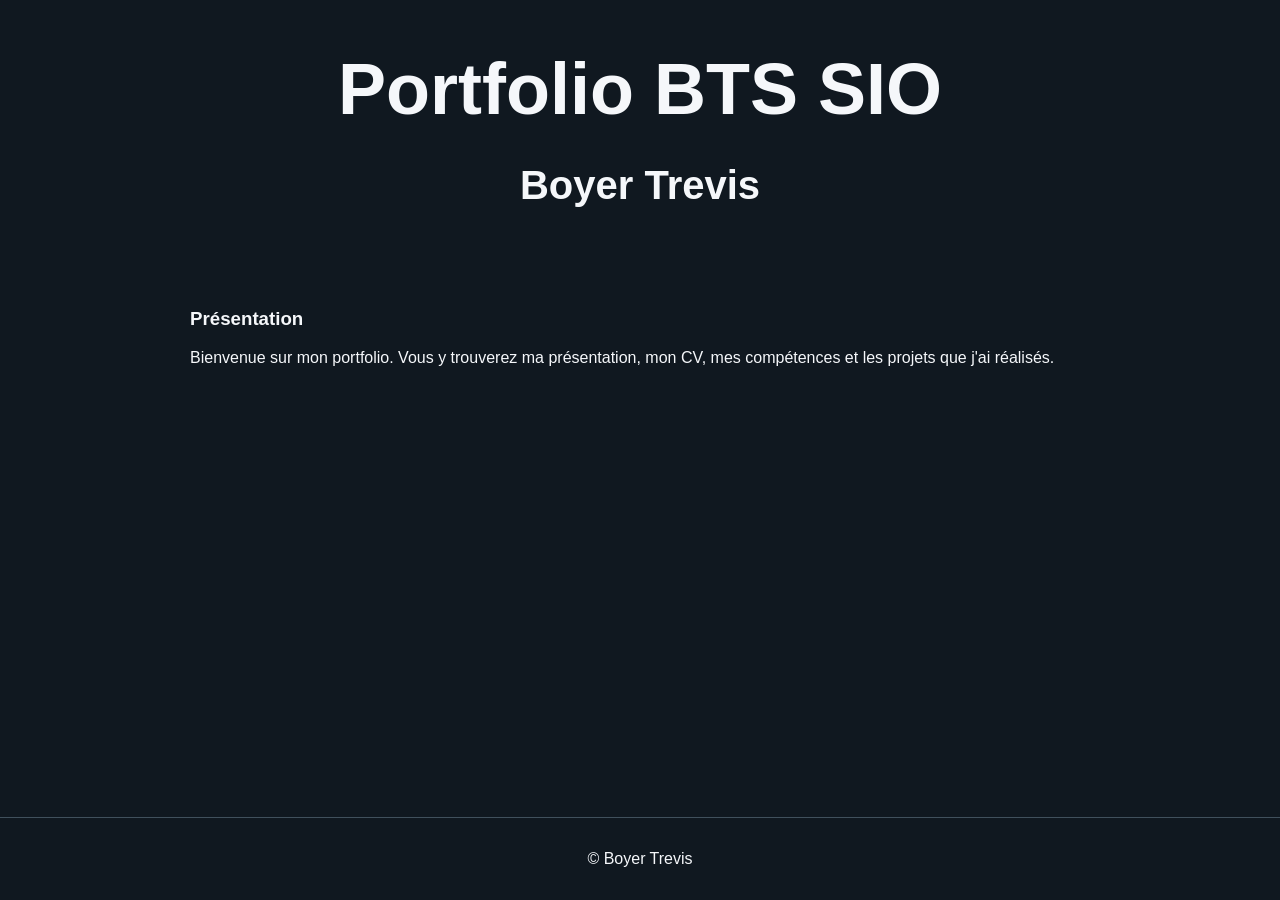
==== index.html @ 0beb7a40 "Fix portfolio entry page and styling" ====
<!DOCTYPE html>
<html lang="fr">
    <head>
        <meta charset="UTF-8">
        <meta name="viewport" content="width=device-width, initial-scale=1.0">
        <title>Portfolio | Boyer Trevis</title>
        <link rel="stylesheet" href="stylep.css">
    </head>
    <body>
        <header>
            <h1>Portfolio BTS SIO</h1>
            <h2>Boyer Trevis</h2>
        </header>

        <main>
            <section>
                <h3>Présentation</h3>
                <p>Bienvenue sur mon portfolio. Vous y trouverez ma présentation, mon CV, mes compétences et les projets que j'ai réalisés.</p>
            </section>
        </main>

        <footer>
            <p>&copy; Boyer Trevis</p>
        </footer>
    </body>
</html>
---- stylep.css ----
html {
    background-color: #101820;
    color: #f5f7fa;
    font-family: Arial, sans-serif;
}

body {
    margin: 0;
    min-height: 100vh;
    display: flex;
    flex-direction: column;
}

main {
    width: min(90%, 900px);
    margin: 0 auto;
    flex: 1;
}

section {
    padding: 2rem 0;
}

header {
    text-align: center;
    padding: 3rem 1rem 1rem;
}

h1 {
    margin: 0;
    font-size: clamp(2.5rem, 8vw, 4.5rem);
}

h2 {
    font-size: clamp(1.5rem, 4vw, 2.5rem);
}

footer {
    padding: 1rem;
    text-align: center;
    border-top: 1px solid #40505c;
}
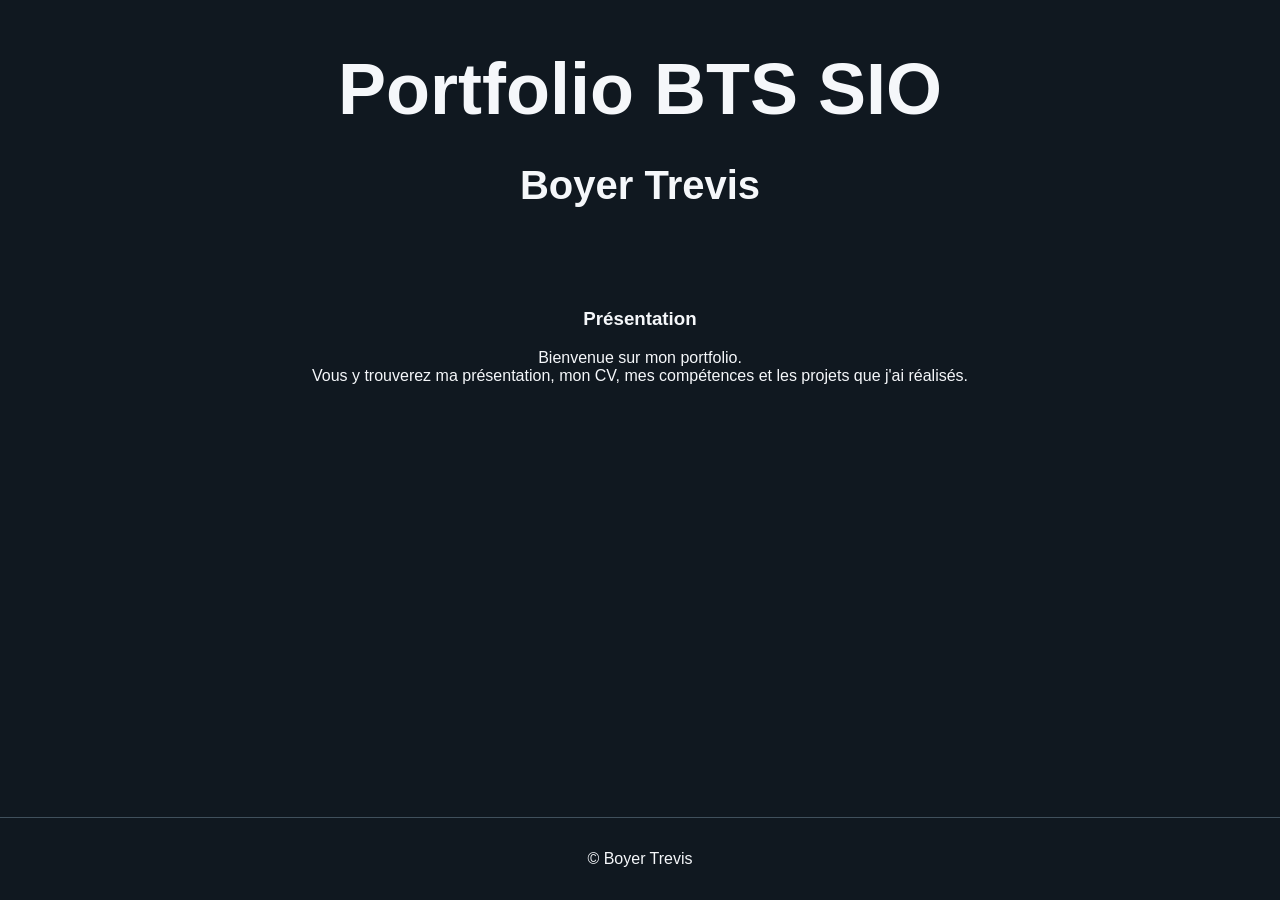
==== commit 3998ed62: "br" ====
--- a/index.html
+++ b/index.html
@@ -15,7 +15,7 @@
         <main>
             <section>
                 <h3>Présentation</h3>
-                <p>Bienvenue sur mon portfolio. Vous y trouverez ma présentation, mon CV, mes compétences et les projets que j'ai réalisés.</p>
+                <p>Bienvenue sur mon portfolio.<br>Vous y trouverez ma présentation, mon CV, mes compétences et les projets que j'ai réalisés.</p>
             </section>
         </main>
 
--- a/stylep.css
+++ b/stylep.css
@@ -2,11 +2,12 @@
     background-color: #101820;
     color: #f5f7fa;
     font-family: Arial, sans-serif;
+    height: 100%;
 }
 
 body {
     margin: 0;
-    min-height: 100vh;
+    height: 100%;
     display: flex;
     flex-direction: column;
 }
@@ -18,25 +19,33 @@
 }
 
 section {
-    padding: 2rem 0;
+    padding: 32px 0;
 }
 
 header {
     text-align: center;
-    padding: 3rem 1rem 1rem;
+    padding: 48px 16px 16px;
 }
 
 h1 {
     margin: 0;
-    font-size: clamp(2.5rem, 8vw, 4.5rem);
+    font-size: 72px;
 }
 
 h2 {
-    font-size: clamp(1.5rem, 4vw, 2.5rem);
+    font-size: 40px;
 }
 
 footer {
-    padding: 1rem;
+    padding: 16px;
     text-align: center;
     border-top: 1px solid #40505c;
-}+}
+
+h3 {
+    text-align: center;
+}
+
+p {
+    text-align: center;
+}
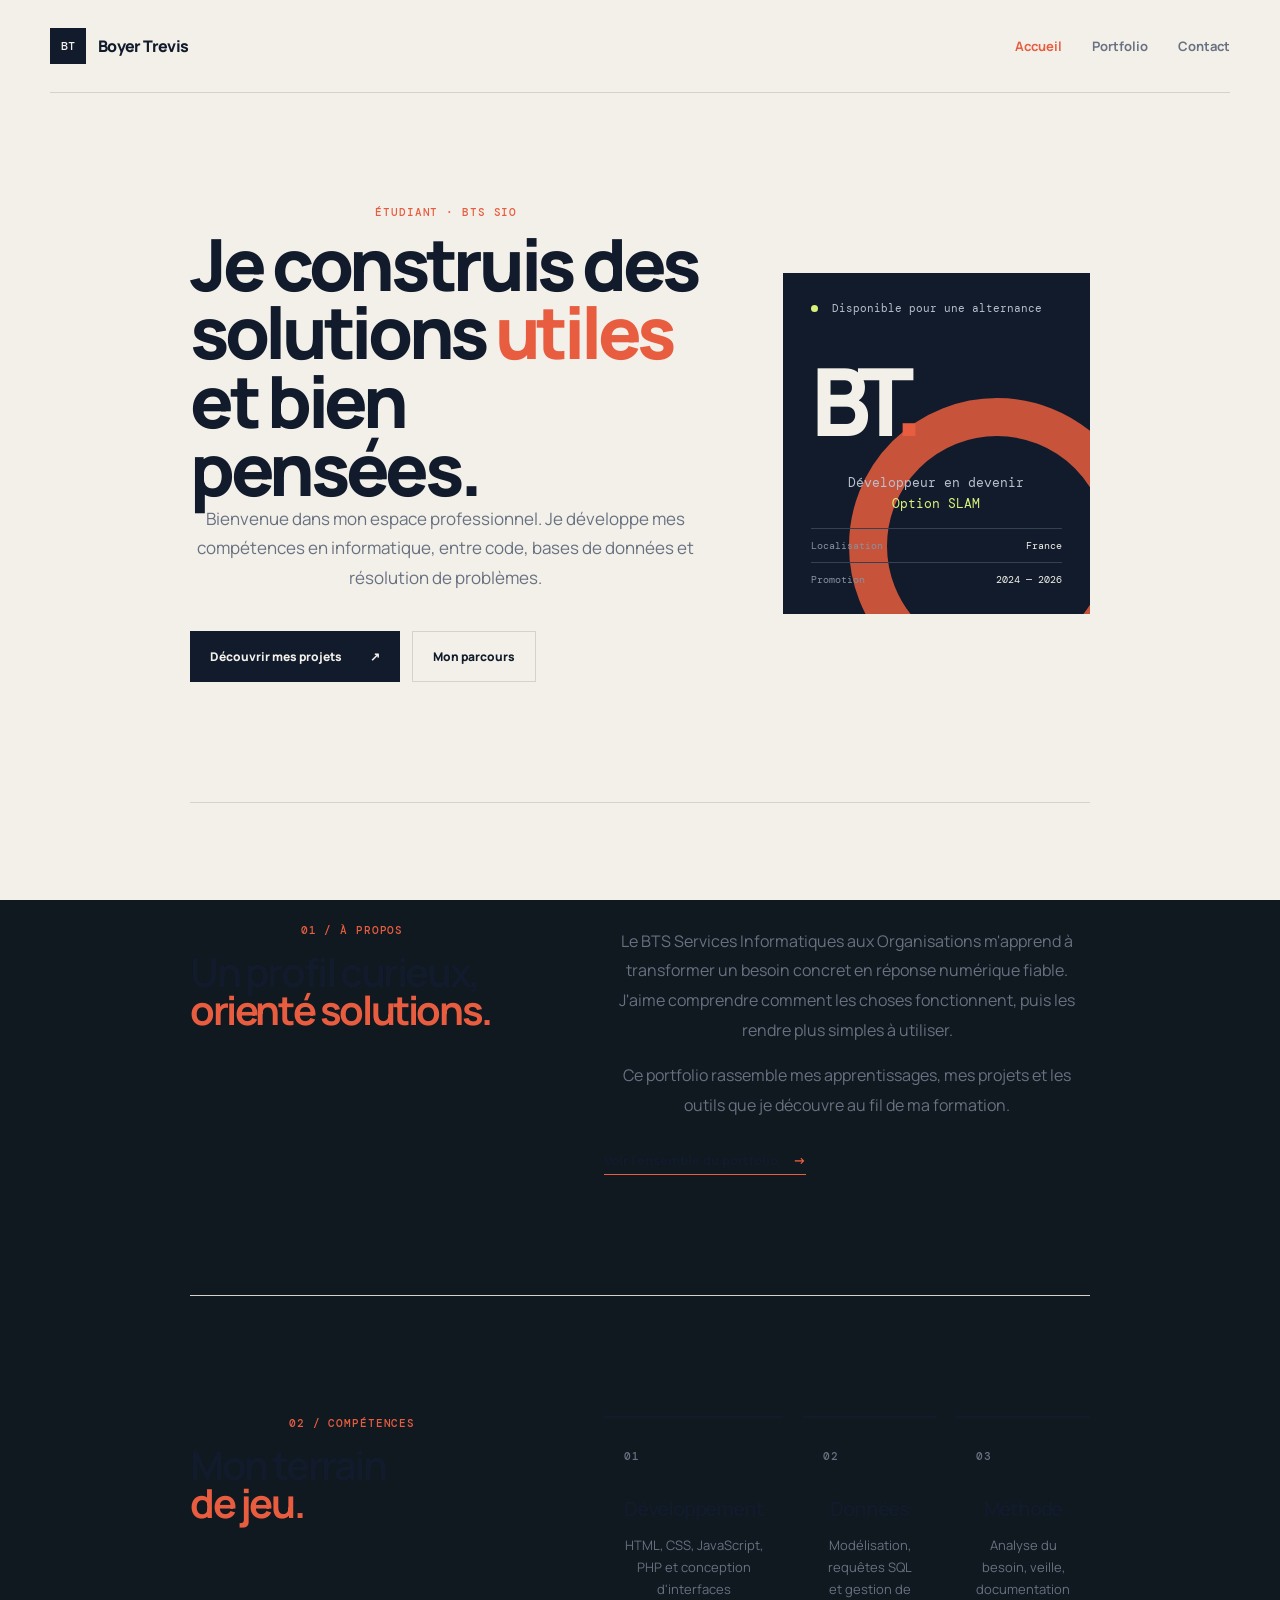
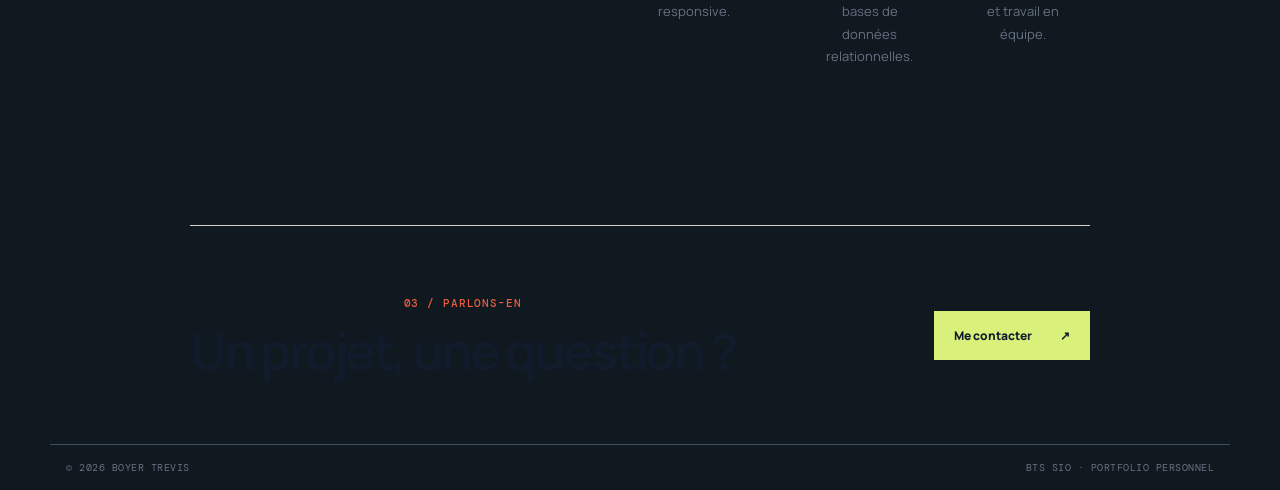
==== commit 13faabb2: "change" ====
--- a/index.html
+++ b/index.html
@@ -3,24 +3,43 @@
     <head>
         <meta charset="UTF-8">
         <meta name="viewport" content="width=device-width, initial-scale=1.0">
-        <title>Portfolio | Boyer Trevis</title>
+        <meta name="description" content="Portfolio de Boyer Trevis, étudiant en BTS SIO option SLAM.">
+        <title>Boyer Trevis | Portfolio BTS SIO</title>
         <link rel="stylesheet" href="stylep.css">
     </head>
     <body>
-        <header>
-            <h1>Portfolio BTS SIO</h1>
-            <h2>Boyer Trevis</h2>
+        <header class="site-header">
+            <a class="brand" href="index.html"><span class="brand-mark">BT</span><span>Boyer Trevis</span></a>
+            <nav aria-label="Navigation principale">
+                <a class="active" href="index.html">Accueil</a>
+                <a href="portfolio.html">Portfolio</a>
+                <a href="#contact">Contact</a>
+            </nav>
         </header>
 
         <main>
-            <section>
-                <h3>Présentation</h3>
-                <p>Bienvenue sur mon portfolio.<br>Vous y trouverez ma présentation, mon CV, mes compétences et les projets que j'ai réalisés.</p>
+            <section class="hero" aria-labelledby="hero-title">
+                <div class="hero-copy">
+                    <p class="eyebrow">Étudiant · BTS SIO</p>
+                    <h1 id="hero-title">Je construis des solutions <em>utiles</em> et bien pensées.</h1>
+                    <p class="intro">Bienvenue dans mon espace professionnel. Je développe mes compétences en informatique, entre code, bases de données et résolution de problèmes.</p>
+                    <div class="actions"><a class="button button-primary" href="portfolio.html">Découvrir mes projets <span>↗</span></a><a class="button button-ghost" href="#parcours">Mon parcours</a></div>
+                </div>
+                <div class="hero-card" aria-label="Profil de Boyer Trevis">
+                    <div class="card-top"><span class="status-dot"></span> Disponible pour une alternance</div>
+                    <div class="monogram">BT<span>.</span></div>
+                    <p class="card-role">Développeur en devenir<br><strong>Option SLAM</strong></p>
+                    <div class="card-line"><span>Localisation</span><strong>France</strong></div><div class="card-line"><span>Promotion</span><strong>2024 — 2026</strong></div>
+                </div>
             </section>
+
+            <section class="section split-section" id="parcours" aria-labelledby="parcours-title"><div class="section-heading"><p class="eyebrow">01 / À propos</p><h2 id="parcours-title">Un profil curieux,<br><em>orienté solutions.</em></h2></div><div class="section-text"><p>Le BTS Services Informatiques aux Organisations m'apprend à transformer un besoin concret en réponse numérique fiable. J'aime comprendre comment les choses fonctionnent, puis les rendre plus simples à utiliser.</p><p>Ce portfolio rassemble mes apprentissages, mes projets et les outils que je découvre au fil de ma formation.</p><a class="text-link" href="portfolio.html">Voir l'ensemble du portfolio <span>→</span></a></div></section>
+
+            <section class="section skills-section" aria-labelledby="skills-title"><div class="section-heading"><p class="eyebrow">02 / Compétences</p><h2 id="skills-title">Mon terrain<br><em>de jeu.</em></h2></div><div class="skill-grid"><article class="skill"><span class="skill-number">01</span><h3>Développement</h3><p>HTML, CSS, JavaScript, PHP et conception d'interfaces responsive.</p></article><article class="skill"><span class="skill-number">02</span><h3>Données</h3><p>Modélisation, requêtes SQL et gestion de bases de données relationnelles.</p></article><article class="skill"><span class="skill-number">03</span><h3>Méthode</h3><p>Analyse du besoin, veille, documentation et travail en équipe.</p></article></div></section>
+
+            <section class="contact-band" id="contact" aria-labelledby="contact-title"><div><p class="eyebrow">03 / Parlons-en</p><h2 id="contact-title">Un projet, une question ?</h2></div><a class="button button-light" href="mailto:trevis.boyer@email.com">Me contacter <span>↗</span></a></section>
         </main>
 
-        <footer>
-            <p>&copy; Boyer Trevis</p>
-        </footer>
+        <footer><span>© 2026 Boyer Trevis</span><span>BTS SIO · Portfolio personnel</span></footer>
     </body>
 </html>
--- a/stylep.css
+++ b/stylep.css
@@ -1,3 +1,17 @@
+@import url('https://fonts.googleapis.com/css2?family=DM+Mono:wght@400;500&family=Manrope:wght@400;500;600;700;800&display=swap');
+:root { --ink:#111b2b; --paper:#f3f0e9; --muted:#687181; --line:#d6d2c9; --accent:#e85d3f; --lime:#d9f17b; }
+* { box-sizing:border-box; } html { scroll-behavior:smooth; } body { margin:0; color:var(--ink); background:var(--paper); font-family:'Manrope',sans-serif; } a { color:inherit; text-decoration:none; }
+.site-header { width:min(1180px,calc(100% - 64px)); margin:auto; padding:28px 0; display:flex; justify-content:space-between; align-items:center; border-bottom:1px solid var(--line); } .brand { display:flex; gap:12px; align-items:center; font-weight:800; letter-spacing:-.04em; } .brand-mark { display:grid; width:36px; height:36px; place-items:center; color:var(--paper); background:var(--ink); font:500 12px 'DM Mono',monospace; letter-spacing:0; } nav { display:flex; gap:30px; font-size:13px; font-weight:700; } nav a { color:var(--muted); transition:color .2s ease; } nav a:hover,nav a.active { color:var(--accent); }
+main { width:min(1180px,calc(100% - 64px)); margin:auto; } .hero { min-height:610px; padding:112px 0 120px; display:grid; grid-template-columns:minmax(0,1.25fr) minmax(300px,.75fr); align-items:center; gap:80px; } .eyebrow,.project-type,.visual-label,.skill-number,.tool-list span { color:var(--accent); font:500 11px 'DM Mono',monospace; letter-spacing:.08em; text-transform:uppercase; } h1,h2,h3,p { margin-top:0; } h1,h2,h3 { letter-spacing:-.06em; } h1 { max-width:750px; margin:20px 0 28px; font-size:clamp(3.5rem,7vw,6.7rem); line-height:.95; font-weight:800; } h2 { margin:16px 0 0; font-size:clamp(2.5rem,5vw,4.7rem); line-height:.95; } h3 { font-size:24px; line-height:1.04; } em { color:var(--accent); font-style:normal; } .intro { max-width:510px; color:var(--muted); font-size:17px; line-height:1.75; }
+.actions { display:flex; flex-wrap:wrap; gap:12px; margin-top:38px; } .button { display:inline-flex; gap:28px; align-items:center; padding:16px 20px; font-size:12px; font-weight:800; transition:transform .2s ease,background .2s ease; } .button:hover { transform:translateY(-3px); } .button-primary { color:var(--paper); background:var(--ink); } .button-primary:hover { background:var(--accent); } .button-ghost { border:1px solid var(--line); } .button-ghost:hover { border-color:var(--ink); }
+.hero-card { padding:28px; min-height:330px; color:var(--paper); background:var(--ink); position:relative; overflow:hidden; } .hero-card:after { content:''; position:absolute; width:220px; height:220px; right:-55px; bottom:-80px; border:38px solid var(--accent); border-radius:50%; opacity:.85; } .card-top { position:relative; z-index:1; font:11px 'DM Mono',monospace; color:#b9c0cd; } .status-dot { display:inline-block; width:7px; height:7px; margin-right:7px; border-radius:50%; background:var(--lime); } .monogram { position:relative; z-index:1; margin:48px 0 35px; font-size:94px; font-weight:800; line-height:.8; letter-spacing:-.12em; } .monogram span { color:var(--accent); } .card-role { position:relative; z-index:1; color:#b9c0cd; font:13px/1.6 'DM Mono',monospace; } .card-role strong { color:var(--lime); font-weight:400; } .card-line { position:relative; z-index:1; display:flex; justify-content:space-between; padding-top:10px; margin-top:10px; border-top:1px solid #354052; color:#8791a1; font:10px 'DM Mono',monospace; } .card-line strong { color:var(--paper); font-weight:400; }
+.section { padding:120px 0; border-top:1px solid var(--line); } .split-section,.skills-section,.toolbox { display:grid; grid-template-columns:.8fr 1.2fr; gap:90px; } .section-text { max-width:560px; padding-top:4px; } .section-text p { color:var(--muted); font-size:16px; line-height:1.85; } .text-link { display:inline-block; margin-top:15px; border-bottom:1px solid var(--accent); padding-bottom:5px; font-size:13px; font-weight:800; } .text-link span { color:var(--accent); margin-left:12px; }
+.skill-grid { display:grid; grid-template-columns:repeat(3,1fr); gap:20px; } .skill { padding:25px 20px; min-height:215px; border-top:2px solid var(--ink); } .skill-number { color:var(--muted); } .skill h3 { margin:34px 0 14px; font-size:20px; } .skill p,.project-info p { color:var(--muted); font-size:13px; line-height:1.7; } .contact-band { display:flex; justify-content:space-between; align-items:center; gap:30px; padding:70px 0; border-top:1px solid var(--line); } .contact-band h2 { font-size:clamp(2rem,4vw,3.5rem); } .button-light { color:var(--ink); background:var(--lime); } .button-light:hover { background:var(--accent); }
+footer { display:flex; justify-content:space-between; width:min(1180px,calc(100% - 64px)); margin:auto; padding:25px 0; border-top:1px solid var(--line); color:var(--muted); font:10px 'DM Mono',monospace; text-transform:uppercase; letter-spacing:.05em; } footer a:hover { color:var(--accent); }
+.page-intro { padding:105px 0 110px; border-bottom:1px solid var(--line); } .page-intro h1 { margin-bottom:25px; } .page-intro .intro { max-width:450px; } .projects { padding:110px 0 125px; } .inline-heading { margin-bottom:55px; } .project-grid { display:grid; grid-template-columns:1.3fr 1fr; gap:28px; } .project { border:1px solid var(--line); background:#ebe8e0; transition:transform .25s ease,box-shadow .25s ease; } .project:hover { transform:translateY(-6px); box-shadow:8px 8px 0 var(--lime); } .project-featured { grid-row:span 2; } .project-visual { height:220px; position:relative; overflow:hidden; padding:20px; background:var(--ink); } .project-featured .project-visual { height:315px; } .visual-label { color:var(--lime); } .visual-dashboard { background:#202d43; } .visual-dashboard:before { content:''; position:absolute; width:240px; height:240px; right:-50px; top:-70px; border:50px solid var(--accent); border-radius:50%; opacity:.8; } .mini-window { position:absolute; top:78px; left:50px; width:62%; height:160px; padding:16px; display:grid; grid-template-columns:repeat(3,1fr); gap:10px; background:var(--paper); box-shadow:14px 14px 0 rgba(0,0,0,.18); } .mini-window div { height:8px; background:#c7c4bc; } .mini-window div:first-child { grid-column:span 3; width:55%; background:var(--accent); } .mini-window i { display:block; margin-top:25px; height:60px; background:var(--lime); } .mini-window i:nth-of-type(2) { background:var(--ink); } .mini-window i:nth-of-type(3) { background:#d1ceca; }
+.visual-data { background:var(--accent); } .visual-data:before { content:''; position:absolute; inset:30px; border:1px solid rgba(17,27,43,.3); transform:rotate(-7deg); } .data-bars { position:absolute; right:50px; bottom:35px; display:flex; align-items:end; gap:10px; height:130px; } .data-bars i { width:22px; background:var(--ink); height:50%; } .data-bars i:nth-child(2) { height:75%; background:var(--lime); } .data-bars i:nth-child(3) { height:95%; } .data-bars i:nth-child(4) { height:60%; background:var(--lime); } .data-bars i:nth-child(5) { height:85%; } .visual-network { background:var(--lime); } .network-lines { position:absolute; inset:0; background:linear-gradient(135deg,transparent 48%,var(--ink) 49%,var(--ink) 50%,transparent 51%),linear-gradient(45deg,transparent 48%,var(--ink) 49%,var(--ink) 50%,transparent 51%); } .network-lines b { position:absolute; width:22px; height:22px; border:5px solid var(--ink); border-radius:50%; background:var(--lime); } .network-lines b:nth-child(1) { top:42px; left:46%; } .network-lines b:nth-child(2) { bottom:40px; left:25%; } .network-lines b:nth-child(3) { bottom:40px; right:25%; } .network-lines b:nth-child(4) { top:42px; right:15%; }
+.project-info { padding:25px; } .project-info h3 { margin:15px 0 12px; } .tags { display:flex; flex-wrap:wrap; gap:8px; margin-top:22px; } .tags span { padding:6px 8px; color:var(--ink); border:1px solid var(--line); font:10px 'DM Mono',monospace; } .toolbox { padding:100px 0 130px; border-top:1px solid var(--line); } .tool-list>div { display:grid; grid-template-columns:45px 1fr; gap:0 15px; padding:19px 0; border-bottom:1px solid var(--line); } .tool-list strong { font-size:18px; } .tool-list p { grid-column:2; margin:5px 0 0; color:var(--muted); font:12px 'DM Mono',monospace; }
+@media (max-width:760px) { .site-header,main,footer { width:min(100% - 36px,560px); } .site-header { align-items:flex-start; } nav { gap:13px; font-size:11px; } .hero { display:block; padding:75px 0 80px; } .hero-card { margin-top:55px; } h1 { font-size:clamp(3.2rem,15vw,5rem); } .section,.projects,.toolbox { padding:75px 0; } .split-section,.skills-section,.toolbox { display:block; } .section-heading { margin-bottom:42px; } .skill-grid,.project-grid { display:block; } .skill,.project { margin-bottom:20px; } .project-featured .project-visual,.project-visual { height:240px; } .contact-band,footer { display:block; } .contact-band .button { margin-top:25px; } footer span { display:block; margin-top:8px; } }
 html {
     background-color: #101820;
     color: #f5f7fa;
